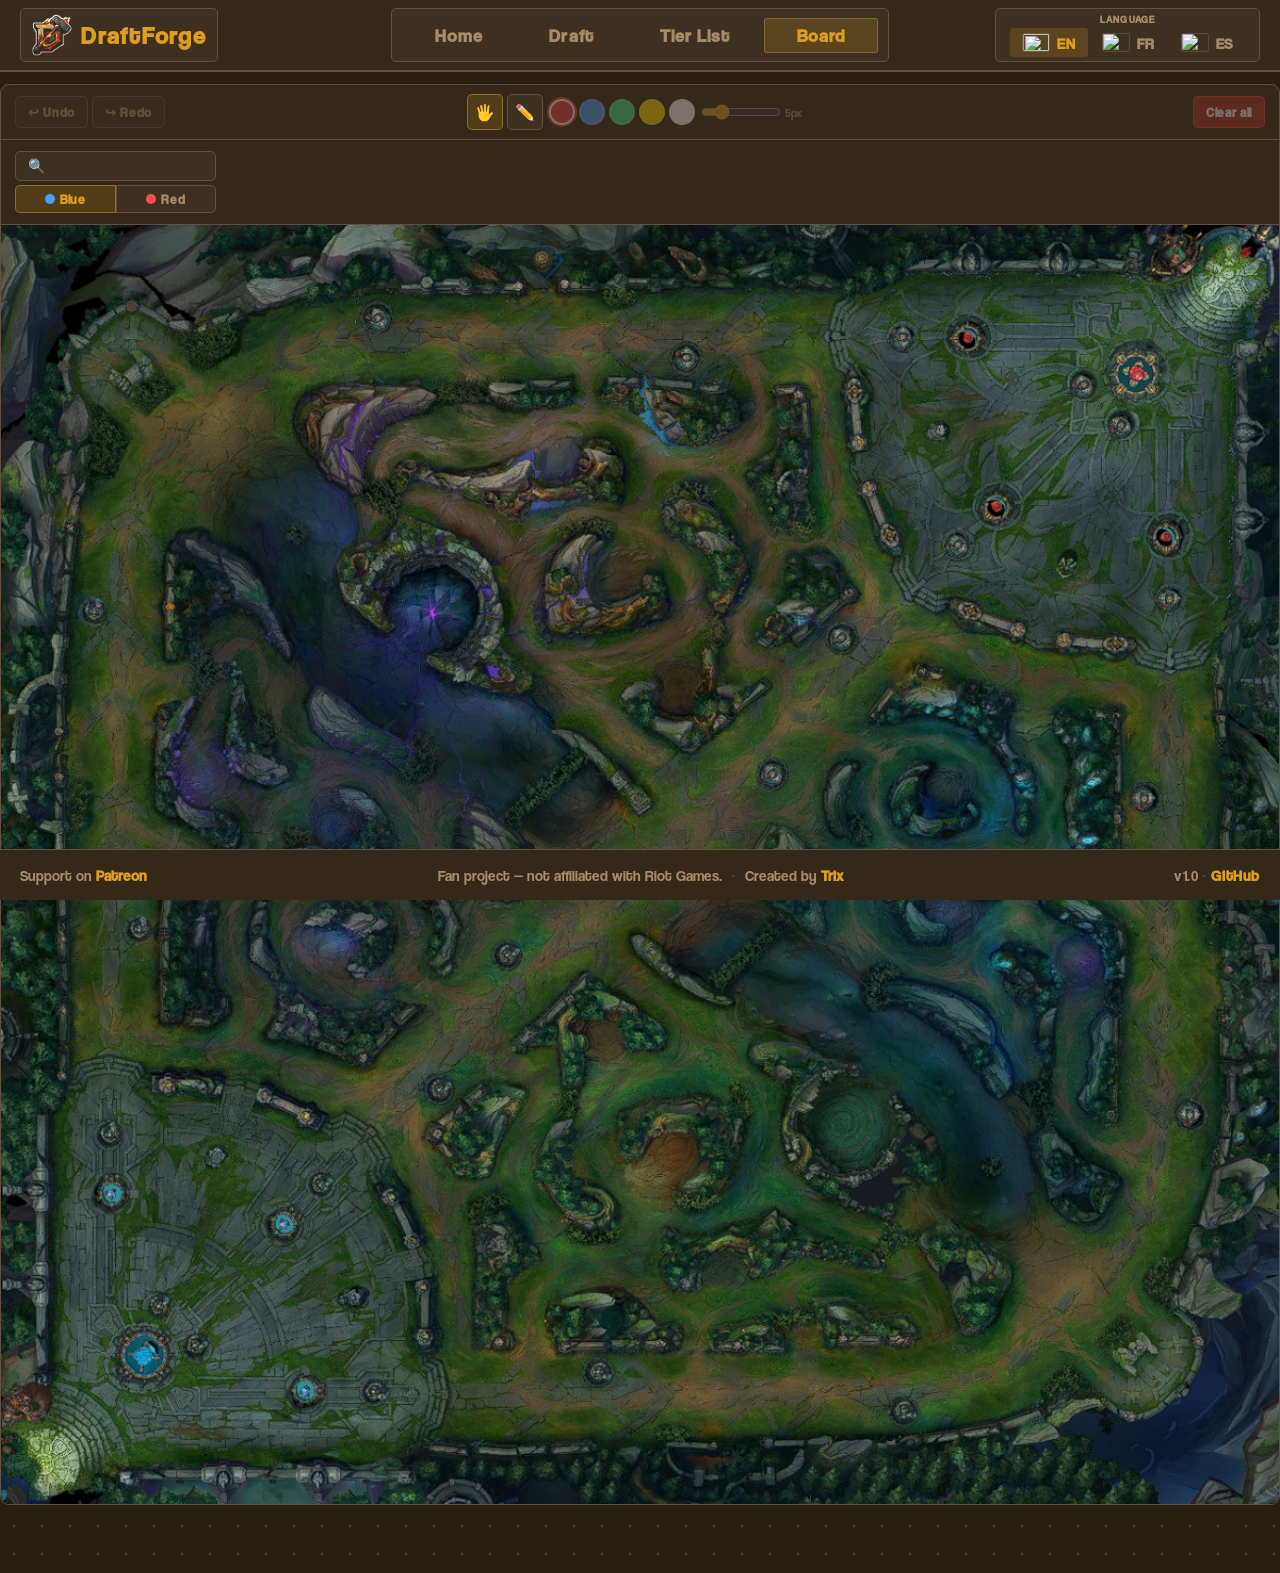
==== board.html @ 0d77e6ab "Add files via upload" ====
<!DOCTYPE html>
<html lang="en">
<head>
  <meta charset="UTF-8">
  <meta name="viewport" content="width=device-width, initial-scale=1.0">
  <title>DraftForge — Board</title>
  <link rel="icon" type="image/png" href="logo.png">
  <link rel="stylesheet" href="style.css">
  <link rel="stylesheet" href="board.css">
</head>
<body>
  <nav class="navbar">
    <a class="nav-logo nav-box" href="index.html">
      <img class="nav-logo-img" src="logo.png" alt="DraftForge">DraftForge
    </a>
    <div class="nav-links nav-box">
      <a class="nav-link" href="index.html"    data-i18n="navHome"></a>
      <a class="nav-link" href="draft.html"    data-i18n="navDraft"></a>
      <a class="nav-link" href="tierlist.html" data-i18n="navTierlist"></a>
      <a class="nav-link active" href="board.html" data-i18n="navBoard"></a>
    </div>
    <div class="nav-right">
      <div class="nav-selectors nav-box">
        <div class="nav-group">
          <span class="nav-group-label" data-i18n="labelLang"></span>
          <div class="lang-selector">
            <button class="lang-btn" data-lang="en">
              <span class="flag-diagonal">
                <img src="https://flagcdn.com/w40/us.png" alt="" class="flag-diag flag-diag-top">
                <img src="https://flagcdn.com/w40/gb.png" alt="" class="flag-diag flag-diag-bot">
              </span>EN
            </button>
            <button class="lang-btn" data-lang="fr">
              <img class="flag-img" src="https://flagcdn.com/w40/fr.png" alt="FR"> FR
            </button>
            <button class="lang-btn" data-lang="es">
              <img class="flag-img" src="https://flagcdn.com/w40/es.png" alt="ES"> ES
            </button>
          </div>
        </div>
      </div>
    </div>
  </nav>

  <div class="board-page">
    <div class="board-center">

      <!-- BARRE D'OUTILS -->
      <div class="board-toolbar">
        <!-- Gauche : undo/redo -->
        <div class="board-tool-group">
          <button class="btn board-action" id="btn-undo" data-i18n="boardUndo"></button>
          <button class="btn board-action" id="btn-redo" data-i18n="boardRedo"></button>
        </div>

        <!-- Centre absolu -->
        <div class="board-toolbar-center">
          <div class="board-tool-group">
            <button class="btn board-tool active" data-tool="hand" title="Déplacer">🖐</button>
            <button class="btn board-tool" data-tool="pen"  title="Crayon">✏️</button>
          </div>
          <div class="board-tool-group">
            <button class="board-color active" data-color="#e84040" style="--c:#e84040"></button>
            <button class="board-color" data-color="#4a9eff" style="--c:#4a9eff"></button>
            <button class="board-color" data-color="#40dd80" style="--c:#40dd80"></button>
            <button class="board-color" data-color="#ffd700" style="--c:#ffd700"></button>
            <button class="board-color" data-color="#ffffff" style="--c:#ffffff"></button>
          </div>
          <div class="board-tool-group">
            <input type="range" id="brush-size" min="1" max="20" value="5" class="board-brush-slider">
            <span id="brush-label" class="brush-label">5px</span>
          </div>
        </div>

        <!-- Droite : clear seulement -->
        <div class="board-tool-group board-tool-right">
          <button class="btn btn-danger board-action" id="btn-clear" data-i18n="boardClear"></button>
        </div>
      </div>

      <!-- BARRE RECHERCHE CHAMPIONS -->
      <div class="board-champs-bar">
        <div class="board-champs-left">
          <input type="text" id="board-search" class="board-champ-search" placeholder="🔍" autocomplete="off">
          <div class="board-team-row">
            <button class="btn board-team active" data-team="blue"><span class="team-pip" style="background:#4a9eff"></span> Blue</button>
            <button class="btn board-team" data-team="red"><span class="team-pip" style="background:#ff5050"></span> Red</button>
          </div>
        </div>
        <div class="board-champs-strip" id="board-champs-strip"></div>
      </div>

      <!-- MAP -->
      <div class="board-map-outer" id="board-map-outer">
        <div class="board-map-inner" id="board-map-inner">
          <img class="board-map-img" id="board-map-img" src="map.png" alt="map" draggable="false">
          <div class="board-tokens" id="board-tokens"></div>
          <canvas class="board-canvas" id="board-canvas"></canvas>
        </div>
      </div>

    </div>
  </div>

  <div class="confirm-overlay" id="confirm-clear-overlay">
    <div class="confirm-box">
      <p class="confirm-title" id="confirm-clear-title"></p>
      <p class="confirm-msg"   id="confirm-clear-msg"></p>
      <div class="confirm-btns">
        <button class="btn btn-danger" id="confirm-clear-yes"></button>
        <button class="btn"            id="confirm-clear-no"></button>
      </div>
    </div>
  </div>

  <footer class="site-footer">
    <span class="footer-patreon"><span data-i18n="footerSupport"></span> <a class="footer-link" href="https://www.patreon.com/c/Trix92?vanity=user" target="_blank">Patreon</a></span>
    <span data-i18n="footerNote"></span>
    <span class="footer-sep">·</span>
    <span><span data-i18n="createdBy"></span> <a class="footer-link" href="https://x.com/Trix9232" target="_blank">Trix</a></span>
    <span class="footer-version">v1.0 <span class="footer-sep">·</span> <a class="footer-link" href="https://github.com/Trix923" target="_blank">GitHub</a></span>
  </footer>

  <script src="shared.js"></script>
  <script src="board.js"></script>
  <div class="ad-wrap ad-wrap-left"><div class="ad-tag">Ad</div><div class="ad-slot"><span class="ad-slot-msg">Vous utilisez un bloqueur de publicités.<br><br>Si vous appréciez le site, pensez à le désactiver pour nous soutenir 🙏</span></div></div>
  <div class="ad-wrap ad-wrap-right"><div class="ad-tag">Ad</div><div class="ad-slot"><span class="ad-slot-msg">Vous utilisez un bloqueur de publicités.<br><br>Si vous appréciez le site, pensez à le désactiver pour nous soutenir 🙏</span></div></div>
</body>
</html>
---- style.css ----
/* ============================================================
   POLICES LOCALES — Coolvetica
   @font-face permet de charger une police depuis un fichier local
   plutôt que depuis Google Fonts. Les deux fichiers .otf doivent
   être dans le même dossier que les HTML.
   ============================================================ */
@font-face {
  font-family: 'Coolvetica';
  src: url('Coolvetica_Rg.otf') format('opentype');
  font-weight: 400;
  font-style: normal;
}
@font-face {
  font-family: 'Coolvetica';
  src: url('Coolvetica_Rg_It.otf') format('opentype');
  font-weight: 400;
  font-style: italic;
}

/* ============================================================
   VARIABLES CSS GLOBALES — THÈME PAR DÉFAUT : WARM
   ============================================================ */
:root {
  /* ── Surfaces warm ── */
  --bg:         #28200f;
  --panel:      #342818;
  --slot:       #3e3020;
  --slot-h:     #483828;
  --panel-raw:  52, 40, 24;

  /* ── Bordures ── */
  --border:     #504030;
  --border-m:   #645040;

  /* ── Texte ── */
  --text:       #f0ddb8;
  --text-muted: #a88c68;
  --text-dim:   #584838;

  /* ── Or ── */
  --gold:       #de9e1e;
  --gold-dim:   rgba(222,158,30,0.18);
  --gold-glow:  rgba(222,158,30,0.36);

  /* ── Bleu ── */
  --blue:       #50a0de;
  --blue-dim:   rgba(80,160,222,0.13);
  --blue-glow:  rgba(80,160,222,0.30);

  /* ── Rouge ── */
  --red:        #e85e30;
  --red-dim:    rgba(232,94,48,0.13);
  --red-glow:   rgba(232,94,48,0.30);

  /* ── Badges ── */
  --ban-bg:     rgba(232,94,48,0.16);
  --ban-text:   #ea6830;
  --ban-bd:     rgba(232,94,48,0.34);
  --pick-bg:    rgba(80,210,120,0.11);
  --pick-text:  #50cc88;
  --pick-bd:    rgba(80,210,120,0.30);

  /* ── Typo & layout ── */
  --f-display: 'Coolvetica', sans-serif;
  --f-body:    'Coolvetica', sans-serif;
  --r:         5px;
  --r-lg:      9px;
  --t:         0.18s ease;
  --nav-h:     72px;
}


/* ============================================================
   RESET & BASE
   ============================================================ */
*, *::before, *::after { box-sizing: border-box; margin: 0; padding: 0; }

body {
  background-color: var(--bg);
  background-image: radial-gradient(circle, var(--border) 1px, transparent 1px);
  background-size: 28px 28px;
  color: var(--text);
  font-family: var(--f-body);
  font-size: 18px; /* base plus grande */
  min-height: 100vh;
  padding-top: var(--nav-h);
  padding-bottom: 52px; /* espace pour le footer fixe */
  overflow-x: hidden; /* bloque scroll horizontal seulement */
  overflow-y: auto;
  transition: background-color 0.3s, color 0.3s;
}

button { cursor: pointer; font-family: var(--f-body); border: none; background: none; }
a { text-decoration: none; color: inherit; }


/* ============================================================
   NAVBAR
   ============================================================ */
.navbar {
  position: fixed;
  top: 0; left: 0; right: 0;
  height: var(--nav-h);
  background: var(--panel);
  border-bottom: 2px solid var(--border-m);
  /* Flex avec logo à gauche et droite à droite.
     Le menu est centré en absolu par rapport à la navbar entière,
     indépendamment des largeurs du logo et du bloc droite. */
  display: flex;
  align-items: center;
  justify-content: space-between;
  padding: 0 20px;
  gap: 16px;
  z-index: 100;
  transition: background 0.25s, border-color 0.25s;
}

/* Boîte commune aux 3 sections : même fond, même bordure, même hauteur */
.nav-box {
  background: var(--slot);
  border: 1px solid var(--border-m);
  border-radius: var(--r);
  padding: 4px 10px;
  display: flex;
  align-items: center;
  height: 54px;
  box-sizing: border-box;
  transition: background 0.25s, border-color 0.25s;
}

/* ── Logo (gauche) ── */
.nav-logo {
  font-family: var(--f-display);
  font-size: 24px;
  font-weight: 700;
  letter-spacing: 0.08em;
  color: var(--gold);
  white-space: nowrap;
  gap: 8px;
  flex-shrink: 0;
}
.nav-logo:hover { opacity: 0.85; }

.nav-logo-img {
  height: 42px;
  width: 42px;
  object-fit: contain;
  flex-shrink: 0;
}
/* ── Menu (centre absolu) ──
   position:absolute + left:50% + translateX(-50%) garantit un
   centrage parfait par rapport à la navbar, quelle que soit la
   largeur du logo ou du bloc droite. */
.nav-links {
  position: absolute;
  left: 0;
  right: 0;
  margin: 0 auto;
  width: max-content;
  gap: 0;
  justify-content: center;
}

.nav-link {
  font-family: var(--f-display);
  font-size: 18px;
  font-weight: 600;
  letter-spacing: 0.06em;
  color: var(--text-muted);
  padding: 6px 32px;
  border-radius: 3px;
  border: 1px solid transparent;
  transition: color var(--t), background var(--t), border-color var(--t);
  white-space: nowrap;
  text-align: center;
}
.nav-link:hover { color: var(--text); background: var(--slot-h); }
.nav-link.active {
  color: var(--gold);
  background: var(--gold-dim);
  border-color: rgba(212,170,80,0.35);
}

/* ── Droite ── */
.nav-right {
  display: flex;
  align-items: center;
  flex-shrink: 0;
  margin-left: auto;
}

/* nav-selectors : reçoit le style nav-box via HTML, pas de reset ici */
.nav-selectors {
  display: flex;
  align-items: center;
  gap: 0;
}

/* Groupe label + sélecteur empilés verticalement */
.nav-group {
  display: flex;
  flex-direction: column;
  align-items: center;
  gap: 3px;
  padding: 0 4px;
}

.nav-group-label {
  font-family: var(--f-display);
  font-size: 10px;
  font-weight: 600;
  letter-spacing: 0.12em;
  text-transform: uppercase;
  color: var(--text-muted);
  white-space: nowrap;
}

/* Séparateur en pointillés vertical entre les deux groupes */
.nav-sep {
  width: 1px;
  align-self: stretch;
  margin: 2px 6px;
  border-left: 1px dashed var(--border-m);
}

/* ----- Sélecteur de thème — même style que lang-selector ----- */
/* ----- Sélecteur de langue — boutons individuels comme les thèmes ----- */
.lang-selector {
  display: flex;
  gap: 2px;
  background: transparent;
  border: none;
  padding: 0;
}
.lang-btn {
  font-family: var(--f-display);
  font-size: 15px; font-weight: 600; letter-spacing: 0.04em;
  color: var(--text-muted);
  padding: 5px 12px; border-radius: 3px;
  display: flex; align-items: center; gap: 7px;
  background: transparent;
  border: none;
  transition: background var(--t), color var(--t);
  cursor: pointer;
}
.lang-btn:hover { color: var(--text); background: var(--slot-h); }
.lang-btn.active {
  color: var(--gold);
  background: var(--gold-dim);
}

/* Drapeau dans les boutons de langue */
.flag-img {
  width: 28px;
  height: 19px;
  object-fit: cover;
  border-radius: 2px;
  display: block;
  flex-shrink: 0;
  border: 1px solid rgba(255,255,255,0.12);
}

/* Drapeau diagonal US/UK pour l'anglais :
   deux images triangulaires superposées, coupées en diagonale */
.flag-diagonal {
  position: relative;
  width: 28px;
  height: 19px;
  border-radius: 2px;
  overflow: hidden;
  flex-shrink: 0;
  display: inline-block;
  border: 1px solid rgba(255,255,255,0.12);
  vertical-align: middle;
}
.flag-diag {
  position: absolute;
  top: 0; left: 0;
  width: 100%; height: 100%;
  object-fit: cover;
}
/* US : triangle haut-gauche */
.flag-diag-top { clip-path: polygon(0 0, 100% 0, 0 100%); }
/* GB : triangle bas-droite */
.flag-diag-bot { clip-path: polygon(100% 0, 100% 100%, 0 100%); }


/* ============================================================
   BOUTONS GÉNÉRIQUES
   ============================================================ */
.btn {
  display: inline-flex; align-items: center; gap: 8px;
  font-family: var(--f-display);
  font-size: 14px; font-weight: 600; letter-spacing: 0.05em;
  color: var(--text-muted);
  padding: 7px 18px;
  border-radius: var(--r);
  border: 1px solid var(--border-m);
  background: var(--slot);
  transition: color var(--t), border-color var(--t), background var(--t);
  cursor: pointer; white-space: nowrap;
}
.btn:hover { color: var(--text); background: var(--slot-h); border-color: var(--text-dim); }
.btn-gold  { color: var(--gold); border-color: rgba(212,170,80,0.45); background: var(--gold-dim); }
.btn-gold:hover { background: var(--gold-glow); }
.btn-danger { color: #fff; border-color: rgba(255,80,80,0.7); background: rgba(255,60,60,0.55); }
.btn-danger:hover { background: rgba(255,60,60,0.75); }
.btn:disabled { opacity: 0.32; cursor: not-allowed; pointer-events: none; }


/* ── Footer global ── */
/* Footer fixé en bas */
.site-footer {
  display: flex;
  align-items: center;
  justify-content: center;
  gap: 10px;
  padding: 16px 24px;
  border-top: 1px solid var(--border-m);
  font-size: 15px;
  color: var(--text-muted);
  position: fixed;
  bottom: 0; left: 0; right: 0;
  background: var(--panel);
}

.footer-version {
  position: absolute;
  right: 20px;
  font-size: 15px;
  color: var(--text-muted);
  letter-spacing: 0.04em;
}

.footer-patreon {
  position: absolute;
  left: 20px;
  font-size: 15px;
  color: var(--text-muted);
}

.footer-sep { color: var(--text-dim); }

.footer-link {
  color: var(--gold);
  text-decoration: none;
  font-weight: 600;
  transition: opacity 0.15s;
}
.footer-link:hover { opacity: 0.75; }
/* ── Popups de confirmation (draft + tierlist) ── */
.confirm-overlay {
  display: none;
  position: fixed; inset: 0;
  background: rgba(0,0,0,0.6);
  z-index: 300;
  align-items: center;
  justify-content: center;
}
.confirm-overlay.active { display: flex; }
.confirm-box {
  background: var(--panel);
  border: 2px solid var(--border-m);
  border-radius: var(--r-lg);
  padding: 28px 32px;
  max-width: 380px;
  width: 90%;
  display: flex;
  flex-direction: column;
  gap: 12px;
  box-shadow: 0 8px 32px rgba(0,0,0,0.5);
}
.confirm-title {
  font-family: var(--f-display);
  font-size: 20px; font-weight: 700;
  color: var(--text); letter-spacing: 0.04em;
}
.confirm-msg {
  font-size: 14px; color: var(--text-muted); line-height: 1.5;
}
.confirm-btns {
  display: flex; gap: 10px; justify-content: flex-end; margin-top: 4px;
}

/* ============================================================
   EMPLACEMENTS PUBLICITAIRES FIXES (côtés gauche et droite)
   Positionnés en dehors du contenu principal (max 1500px)
   Ne modifient pas la mise en page existante
   ============================================================ */

.ad-wrap {
  position: fixed;
  top: 50%;
  transform: translateY(-45%);
  display: flex;
  flex-direction: column;
  align-items: stretch;
  gap: 0;
  z-index: 5;
  pointer-events: none;
}

.ad-wrap-left  { left:  calc(50% - 750px - 191px); }
.ad-wrap-right { right: calc(50% - 750px - 191px); }

/* Mini rectangle "Ad" au-dessus — même largeur, collé */
.ad-tag {
  background: rgba(20, 15, 8, 0.85);
  border: 1px solid var(--border-m);
  border-radius: var(--r) var(--r) 0 0;
  padding: 3px 0;
  font-family: var(--f-display);
  font-size: 11px;
  letter-spacing: 0.14em;
  color: var(--text-dim);
  user-select: none;
  text-align: center;
}

/* Rectangle principal */
.ad-slot {
  width: 185px;
  height: 710px;
  background: rgba(20, 15, 8, 0.7);
  border: 1px solid var(--border-m);
  border-top: none;
  border-radius: 0 0 var(--r) var(--r);
  display: flex;
  flex-direction: column;
  align-items: center;
  justify-content: center;
  gap: 10px;
  padding: 16px 14px;
  box-sizing: border-box;
}

.ad-slot-msg {
  font-size: 11px;
  color: var(--text-dim);
  text-align: center;
  line-height: 1.6;
  user-select: none;
}

/* Cacher les slots si pas assez de place */
@media (max-width: 1900px) {
  .ad-wrap-left  { left:  8px; }
  .ad-wrap-right { right: 8px; }
}
@media (max-width: 1720px) {
  .ad-wrap { display: none; }
}
---- board.css ----
/* ============================================================
   BOARD.CSS
   ============================================================ */

/* Page entière */
.board-page {
  width: 100%;
  margin: 0 auto;
  padding-top: 12px;
  padding-bottom: 16px;
  display: flex;
  flex-direction: column;
  align-items: center;
  gap: 0;
  box-sizing: border-box;
}

/* Wrapper centré qui contient toolbar + map + champs-bar */
.board-center {
  width: min(100%, 1475px);
  display: flex;
  flex-direction: column;
  gap: 0;
}

/* ── Barre d'outils (haut) ── */
.board-toolbar {
  display: flex;
  align-items: center;
  gap: 6px;
  flex-wrap: wrap;
  background: var(--panel);
  border: 1px solid var(--border-m);
  border-radius: var(--r-lg) var(--r-lg) 0 0;
  padding: 11px 14px;
  position: relative;
}

/* Centre absolu par rapport à la toolbar */
.board-toolbar-center {
  position: absolute;
  left: 50%;
  transform: translateX(-50%);
  display: flex;
  align-items: center;
  gap: 6px;
}

.board-tool-group {
  display: flex;
  align-items: center;
  gap: 4px;
}

.board-tool {
  width: 36px; height: 36px; padding: 0;
  font-size: 16px;
  display: flex; align-items: center; justify-content: center;
}
.board-tool.active {
  color: var(--gold);
  background: var(--gold-dim);
  border-color: rgba(212,170,80,0.45);
}

.board-color {
  width: 26px; height: 26px; border-radius: 50%;
  background: var(--c);
  border: 2px solid rgba(255,255,255,0.15);
  cursor: pointer;
  transition: transform 0.12s, border-color 0.12s, opacity 0.15s;
  flex-shrink: 0;
}
/* Griser couleurs + taille quand crayon inactif */
.board-toolbar.pen-inactive .board-color,
.board-toolbar.pen-inactive .board-brush-slider,
.board-toolbar.pen-inactive .brush-label {
  opacity: 0.35;
  pointer-events: none;
}
.board-color:hover { transform: scale(1.15); border-color: rgba(255,255,255,0.5); }
.board-color.active { border-color: #fff; box-shadow: 0 0 0 2px var(--c); }

.board-brush-slider { width: 80px; accent-color: var(--gold); cursor: pointer; }
.brush-label { font-size: 12px; color: var(--text-muted); font-family: var(--f-display); min-width: 28px; }

.board-action { font-size: 13px; padding: 4px 12px; height: 32px; }
.board-tool-right { margin-left: auto; }

/* ── Map outer ── */
.board-map-outer {
  width: 100%;
  aspect-ratio: 1 / 1;
  overflow: hidden;
  background: #0a0e14;
  border: 1px solid var(--border-m);
  border-top: none;
  border-radius: 0 0 var(--r-lg) var(--r-lg);
  position: relative;
  cursor: crosshair;
}

/* ── Map inner : élément zoomé/déplacé ── */
.board-map-inner {
  position: absolute;
  top: 0; left: 0;
  width: 100%; height: 100%;
  transform-origin: 0 0;
  will-change: transform;
}

.board-map-img {
  position: absolute;
  top: 0; left: 0;
  width: 100%; height: 100%;
  object-fit: cover;
  display: block;
  user-select: none;
  pointer-events: none;
}

.board-tokens {
  position: absolute;
  top: 0; left: 0;
  width: 100%; height: 100%;
  pointer-events: none;
}

.board-canvas {
  position: absolute;
  top: 0; left: 0;
  width: 100%; height: 100%;
  touch-action: none;
}

/* ── Tokens ── */
.board-token {
  position: absolute;
  transform: translate(-50%, -50%);
  width: 64px; height: 64px;
  border-radius: 50%;
  overflow: hidden;
  cursor: grab;
  border: 3px solid #4a9eff;
  box-shadow: 0 2px 10px rgba(0,0,0,0.7);
  pointer-events: all;
  user-select: none;
  transition: box-shadow 0.12s;
}
.board-token:hover { box-shadow: 0 4px 18px rgba(0,0,0,0.9); z-index: 10; }
.board-token.team-red  { border-color: #ff5050; }
.board-token.team-blue { border-color: #4a9eff; }
.board-token img { width: 100%; height: 100%; object-fit: cover; display: block; pointer-events: none; }
/* ── Barre champions ── */
.board-champs-bar {
  display: flex;
  align-items: center;
  gap: 10px;
  background: var(--panel);
  border: 1px solid var(--border-m);
  border-top: none;
  border-radius: 0;
  padding: 11px 14px;
  min-height: 0;
}

.board-champs-left {
  display: flex;
  flex-direction: column;
  gap: 4px;
  flex-shrink: 0;
}

.board-team-row {
  display: flex;
  gap: 0;
}

.board-champ-search {
  width: 100%;
  padding: 6px 12px;
  background: var(--slot); border: 1px solid var(--border-m);
  border-radius: var(--r); color: var(--text);
  font-size: 14px; outline: none;
  transition: border-color var(--t);
  box-sizing: border-box;
}
.board-champ-search:focus { border-color: rgba(212,170,80,0.5); }

.board-team {
  flex: 1;
  display: flex; align-items: center; justify-content: center; gap: 5px;
  font-size: 13px; padding: 5px 10px;
  border-radius: 0;
}
.board-team:first-child { border-radius: var(--r) 0 0 var(--r); }
.board-team:last-child  { border-radius: 0 var(--r) var(--r) 0; }
.board-team.active { color: var(--gold); background: var(--gold-dim); border-color: rgba(212,170,80,0.45); }
.team-pip { width: 10px; height: 10px; border-radius: 50%; display: inline-block; flex-shrink: 0; }

.board-champs-strip {
  display: flex; gap: 5px;
  overflow-x: auto; flex: 1;
  scrollbar-width: thin;
  scrollbar-color: var(--border-m) transparent;
  padding: 2px 0;
}
.board-champs-strip::-webkit-scrollbar { height: 4px; }
.board-champs-strip::-webkit-scrollbar-thumb { background: var(--border-m); border-radius: 2px; }

.board-champ-card {
  width: 52px; height: 52px;
  border-radius: 50%; overflow: hidden; flex-shrink: 0;
  cursor: grab; border: 2px solid var(--border-m);
  transition: transform 0.12s, border-color 0.12s;
}
.board-champ-card:hover { transform: scale(1.12); z-index: 1; }
.board-champ-card img { width: 100%; height: 100%; object-fit: cover; display: block; pointer-events: none; }
.board-champ-card.hidden { display: none; }

/* Couleur de bordure selon l'équipe active */
#board-champs-strip[data-team="blue"] .board-champ-card { border-color: #4a9eff; }
#board-champs-strip[data-team="red"]  .board-champ-card { border-color: #ff5050; }

/* Teinte rouge quand on drag un token dessus (suppression) */
.board-champs-strip.drag-remove {
  background: rgba(220,60,60,0.08);
  outline: 2px dashed rgba(220,60,60,0.5);
  border-radius: var(--r);
}
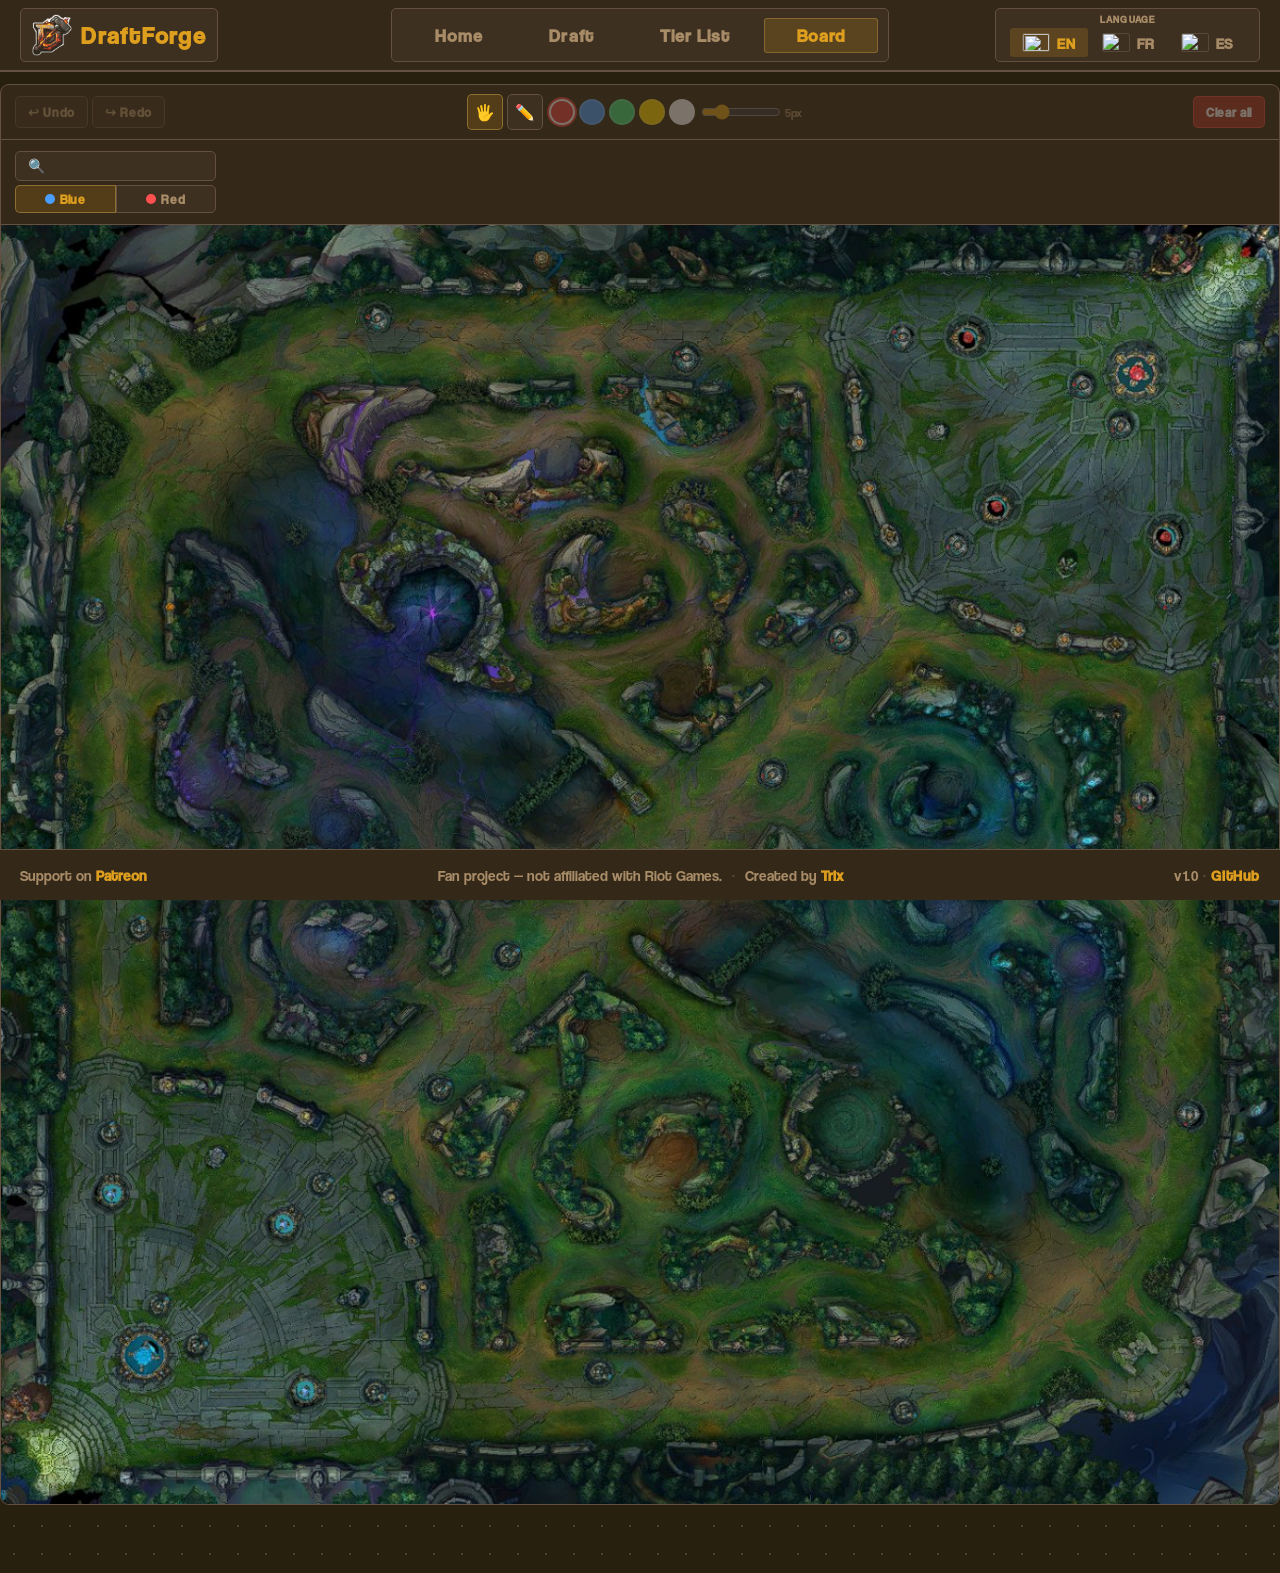
==== commit bf93213d: "Update board.html" ====
--- a/board.html
+++ b/board.html
@@ -1,6 +1,8 @@
 <!DOCTYPE html>
 <html lang="en">
 <head>
+  <script async src="https://pagead2.googlesyndication.com/pagead/js/adsbygoogle.js?client=ca-pub-2139103281738714"
+     crossorigin="anonymous"></script>
   <meta charset="UTF-8">
   <meta name="viewport" content="width=device-width, initial-scale=1.0">
   <title>DraftForge — Board</title>
